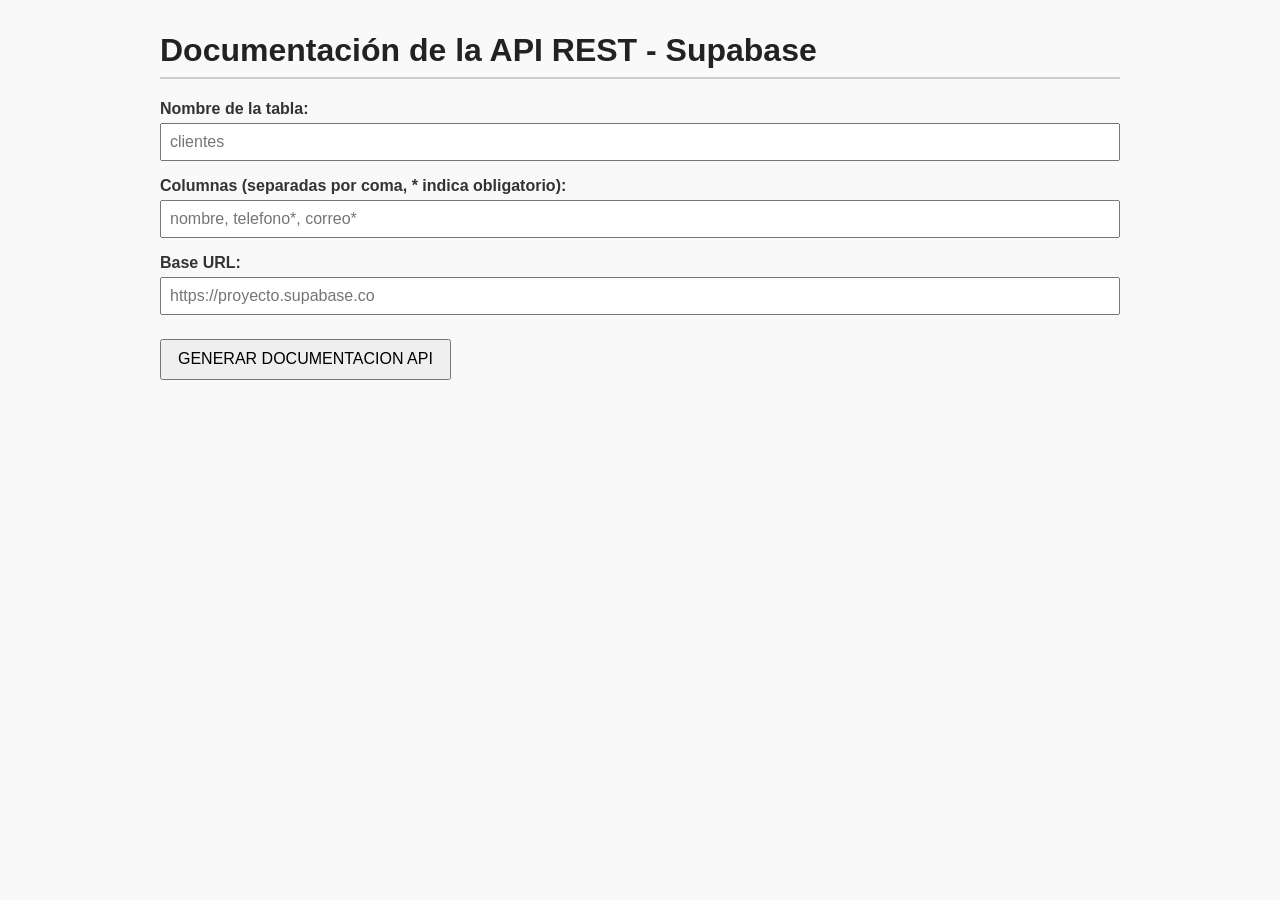
==== apidoc.html @ 9cce3ec1 "apidoc apidoc" ====
<!DOCTYPE html>
<html lang="es">
<head>
  <meta charset="UTF-8">
  <title>Documentación API Supabase</title>
  <style>
    body {
      font-family: 'Segoe UI', sans-serif;
      margin: 2rem auto;
      max-width: 960px;
      background: #f9f9f9;
      color: #333;
    }
    h1 { color: #222; border-bottom: 2px solid #ccc; padding-bottom: 0.5rem; }
    h2 { margin-top: 2rem; color: #444; }
    code { background: #eee; padding: 0.2rem 0.4rem; border-radius: 4px; }
    pre {
      background: #272822;
      color: #f8f8f2;
      padding: 1rem;
      border-radius: 6px;
      overflow-x: auto;
    }
    .method {
      display: inline-block;
      font-weight: bold;
      padding: 0.2rem 0.6rem;
      border-radius: 4px;
      margin-right: 0.5rem;
      color: white;
    }
    .GET { background: #4caf50; }
    .POST { background: #2196f3; }
    .PATCH { background: #ff9800; }
    .DELETE { background: #f44336; }

    label {
      display: block;
      margin-top: 1rem;
      font-weight: bold;
    }
    input[type=text] {
      width: 100%;
      padding: 0.5rem;
      font-size: 1rem;
      margin-top: 0.3rem;
      box-sizing: border-box;
    }
    button {
      margin-top: 1.5rem;
      padding: 0.6rem 1rem;
      font-size: 1rem;
      cursor: pointer;
    }
  </style>
</head>
<body>

<h1>Documentación de la API REST - Supabase</h1>

<form id="form" onsubmit="return false;">
  <label for="tableName">Nombre de la tabla:</label>
  <input type="text" id="tableName" placeholder="clientes" required />

  <label for="columns">Columnas (separadas por coma, * indica obligatorio):</label>
  <input type="text" id="columns" placeholder="nombre, telefono*, correo*" required />

  <label for="baseUrl">Base URL:</label>
  <input type="text" id="baseUrl" placeholder="https://proyecto.supabase.co" required />

  <button onclick="generate()">GENERAR DOCUMENTACION API</button>
</form>

<!-- Aquí pondremos la documentación generada -->
<div id="docs" style="margin-top:2rem;"></div>

<script>
function generate() {
  let tableName = document.getElementById('tableName').value.trim() || 'clientes';
  const columnsRaw = document.getElementById('columns').value.trim();
  const baseUrlRaw = document.getElementById('baseUrl').value.trim() || 'https://<TU_PROYECTO>.supabase.co';

  // Procesar columnas
  const colsArr = columnsRaw.split(',').map(c => c.trim()).filter(c => c.length > 0);

  const columns = colsArr.map(col => {
    let required = false;
    let name = col;
    if (col.endsWith('*')) {
      required = true;
      name = col.slice(0, -1).trim();
    }
    return { name, type: "string", required };
  });

  const baseUrl = `${baseUrlRaw}/rest/v1/${tableName}`;

  function generatePostBody() {
    const obj = {};
    columns.forEach(col => {
      if (col.name !== "id") {
        obj[col.name] = "";
      }
    });
    return JSON.stringify(obj, null, 2);
  }

  function generatePatchBody() {
    const obj = {};
    columns.forEach(col => {
      if (col.name !== "id") {
        obj[col.name] = `<nuevo ${col.type}>`;
      }
    });
    return JSON.stringify(obj, null, 2);
  }

  // Construir el HTML para la documentación
  let html = `
        <h2>Autenticación</h2>
    <p>Todos los endpoints requieren la siguiente autentificacion: Auth Type: API KEY</p>
    <pre>{
  "Key": "apikey",
  "Value": "API KEY DE TU PROYECTO",
  "Position": "Headers"
}</pre>
    <p>El <code>Key</code> lo obtienes desde Supabase en tu proyecto &gt; Settings &gt; API Keys.</p>
  
    <h2>GET - ${tableName} - Obtener todos </h2>
    <p><span class="method GET">GET</span> <code>${baseUrl}</code></p>
    <p>Devuelve todos los registros de la tabla <code>${tableName}</code>.</p>

    <h2>GET - ${tableName} - Filtrar por campos</h2>
    <p><span class="method GET">GET</span> <code>${baseUrl}?campo=eq.valor&campo2=eq.valor2</code></p>
    <p>Filtra los registros donde campo sea igual a <code>&lt;valor&gt;</code>.</p>
    <p>Campos disponibles para filtrar:</p>
    <ul>
      ${columns.map(col => `<li>${col.name}</li>`).join('')}
    </ul>

    <h2>POST - ${tableName} - Crear nuevo</h2>
    <p><span class="method POST">POST</span> <code>${baseUrl}</code></p>
    <p>Crea un nuevo registro. Campos disponibles:</p>
    <ul>
      ${columns.filter(c => c.name !== 'id').map(col => `<li><code>${col.name}</code> - ${col.required ? " (obligatorio)" : "opcional"}</li>`).join('')}
    </ul>
    <p><strong>Body de ejemplo:</strong></p>
    <pre>${generatePostBody()}</pre>

    <h2>PATCH - ${tableName} - Editar </h2>
    <p><span class="method PATCH">PATCH</span> <code>${baseUrl}?id=eq.&lt;id&gt;</code></p>
    <p>Actualiza el registro con el ID especificado. Puedes enviar uno o varios campos en el body:</p>
    <pre>${generatePatchBody()}</pre>

    <h2>DELETE - ${tableName} - Eliminar </h2>
    <p><span class="method DELETE">DELETE</span> <code>${baseUrl}?id=eq.&lt;id&gt;</code></p>
    <p>Elimina el registro con el ID especificado.</p>


  `;

  document.getElementById('docs').innerHTML = html;
   document.getElementById('form').style.display = 'none';
  
}


</script>

</body>
</html>
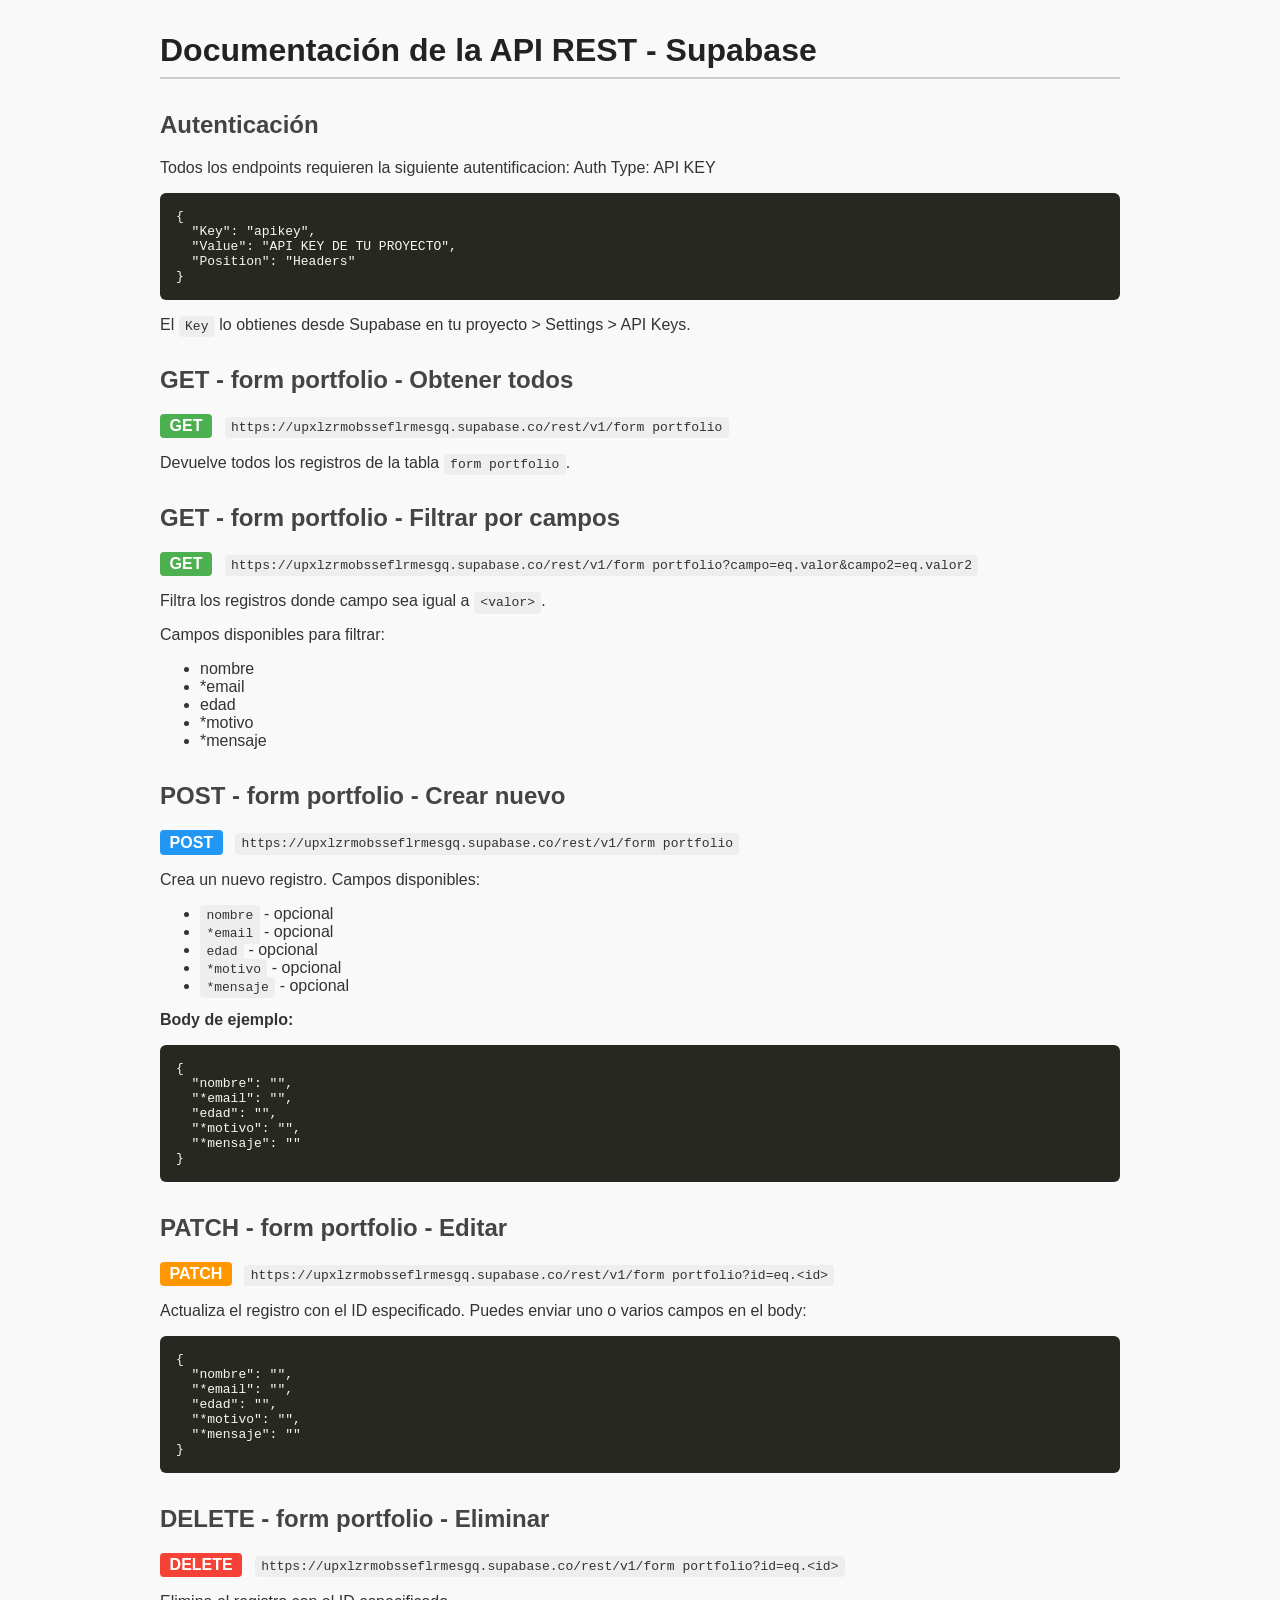
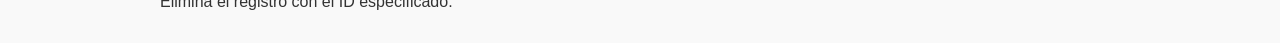
==== commit cd95ee75: "Api doc Api doc" ====
--- a/apidoc.html
+++ b/apidoc.html
@@ -1,172 +1,226 @@
-<!DOCTYPE html>
-<html lang="es">
-<head>
-  <meta charset="UTF-8">
-  <title>Documentación API Supabase</title>
-  <style>
-    body {
-      font-family: 'Segoe UI', sans-serif;
-      margin: 2rem auto;
-      max-width: 960px;
-      background: #f9f9f9;
-      color: #333;
-    }
-    h1 { color: #222; border-bottom: 2px solid #ccc; padding-bottom: 0.5rem; }
-    h2 { margin-top: 2rem; color: #444; }
-    code { background: #eee; padding: 0.2rem 0.4rem; border-radius: 4px; }
-    pre {
-      background: #272822;
-      color: #f8f8f2;
-      padding: 1rem;
-      border-radius: 6px;
-      overflow-x: auto;
-    }
-    .method {
-      display: inline-block;
-      font-weight: bold;
-      padding: 0.2rem 0.6rem;
-      border-radius: 4px;
-      margin-right: 0.5rem;
-      color: white;
-    }
-    .GET { background: #4caf50; }
-    .POST { background: #2196f3; }
-    .PATCH { background: #ff9800; }
-    .DELETE { background: #f44336; }
-
-    label {
-      display: block;
-      margin-top: 1rem;
-      font-weight: bold;
-    }
-    input[type=text] {
-      width: 100%;
-      padding: 0.5rem;
-      font-size: 1rem;
-      margin-top: 0.3rem;
-      box-sizing: border-box;
-    }
-    button {
-      margin-top: 1.5rem;
-      padding: 0.6rem 1rem;
-      font-size: 1rem;
-      cursor: pointer;
-    }
-  </style>
-</head>
-<body>
-
-<h1>Documentación de la API REST - Supabase</h1>
-
-<form id="form" onsubmit="return false;">
-  <label for="tableName">Nombre de la tabla:</label>
-  <input type="text" id="tableName" placeholder="clientes" required />
-
-  <label for="columns">Columnas (separadas por coma, * indica obligatorio):</label>
-  <input type="text" id="columns" placeholder="nombre, telefono*, correo*" required />
-
-  <label for="baseUrl">Base URL:</label>
-  <input type="text" id="baseUrl" placeholder="https://proyecto.supabase.co" required />
-
-  <button onclick="generate()">GENERAR DOCUMENTACION API</button>
-</form>
-
-<!-- Aquí pondremos la documentación generada -->
-<div id="docs" style="margin-top:2rem;"></div>
-
-<script>
-function generate() {
-  let tableName = document.getElementById('tableName').value.trim() || 'clientes';
-  const columnsRaw = document.getElementById('columns').value.trim();
-  const baseUrlRaw = document.getElementById('baseUrl').value.trim() || 'https://<TU_PROYECTO>.supabase.co';
-
-  // Procesar columnas
-  const colsArr = columnsRaw.split(',').map(c => c.trim()).filter(c => c.length > 0);
-
-  const columns = colsArr.map(col => {
-    let required = false;
-    let name = col;
-    if (col.endsWith('*')) {
-      required = true;
-      name = col.slice(0, -1).trim();
-    }
-    return { name, type: "string", required };
-  });
-
-  const baseUrl = `${baseUrlRaw}/rest/v1/${tableName}`;
-
-  function generatePostBody() {
-    const obj = {};
-    columns.forEach(col => {
-      if (col.name !== "id") {
-        obj[col.name] = "";
-      }
-    });
-    return JSON.stringify(obj, null, 2);
-  }
-
-  function generatePatchBody() {
-    const obj = {};
-    columns.forEach(col => {
-      if (col.name !== "id") {
-        obj[col.name] = `<nuevo ${col.type}>`;
-      }
-    });
-    return JSON.stringify(obj, null, 2);
-  }
-
-  // Construir el HTML para la documentación
-  let html = `
-        <h2>Autenticación</h2>
-    <p>Todos los endpoints requieren la siguiente autentificacion: Auth Type: API KEY</p>
-    <pre>{
-  "Key": "apikey",
-  "Value": "API KEY DE TU PROYECTO",
-  "Position": "Headers"
-}</pre>
-    <p>El <code>Key</code> lo obtienes desde Supabase en tu proyecto &gt; Settings &gt; API Keys.</p>
-  
-    <h2>GET - ${tableName} - Obtener todos </h2>
-    <p><span class="method GET">GET</span> <code>${baseUrl}</code></p>
-    <p>Devuelve todos los registros de la tabla <code>${tableName}</code>.</p>
-
-    <h2>GET - ${tableName} - Filtrar por campos</h2>
-    <p><span class="method GET">GET</span> <code>${baseUrl}?campo=eq.valor&campo2=eq.valor2</code></p>
-    <p>Filtra los registros donde campo sea igual a <code>&lt;valor&gt;</code>.</p>
-    <p>Campos disponibles para filtrar:</p>
-    <ul>
-      ${columns.map(col => `<li>${col.name}</li>`).join('')}
-    </ul>
-
-    <h2>POST - ${tableName} - Crear nuevo</h2>
-    <p><span class="method POST">POST</span> <code>${baseUrl}</code></p>
-    <p>Crea un nuevo registro. Campos disponibles:</p>
-    <ul>
-      ${columns.filter(c => c.name !== 'id').map(col => `<li><code>${col.name}</code> - ${col.required ? " (obligatorio)" : "opcional"}</li>`).join('')}
-    </ul>
-    <p><strong>Body de ejemplo:</strong></p>
-    <pre>${generatePostBody()}</pre>
-
-    <h2>PATCH - ${tableName} - Editar </h2>
-    <p><span class="method PATCH">PATCH</span> <code>${baseUrl}?id=eq.&lt;id&gt;</code></p>
-    <p>Actualiza el registro con el ID especificado. Puedes enviar uno o varios campos en el body:</p>
-    <pre>${generatePatchBody()}</pre>
-
-    <h2>DELETE - ${tableName} - Eliminar </h2>
-    <p><span class="method DELETE">DELETE</span> <code>${baseUrl}?id=eq.&lt;id&gt;</code></p>
-    <p>Elimina el registro con el ID especificado.</p>
-
-
-  `;
-
-  document.getElementById('docs').innerHTML = html;
-   document.getElementById('form').style.display = 'none';
-  
-}
-
-
-</script>
-
-</body>
-</html>
-
+<!DOCTYPE html>
+<!-- saved from url=(0067)https://bootcamp-qa.github.io/ReportGenerator/documentacionapi.html -->
+<html lang="es"><head><meta http-equiv="Content-Type" content="text/html; charset=UTF-8">
+  
+  <title>Documentación API Supabase</title>
+  <style>
+    body {
+      font-family: 'Segoe UI', sans-serif;
+      margin: 2rem auto;
+      max-width: 960px;
+      background: #f9f9f9;
+      color: #333;
+    }
+    h1 { color: #222; border-bottom: 2px solid #ccc; padding-bottom: 0.5rem; }
+    h2 { margin-top: 2rem; color: #444; }
+    code { background: #eee; padding: 0.2rem 0.4rem; border-radius: 4px; }
+    pre {
+      background: #272822;
+      color: #f8f8f2;
+      padding: 1rem;
+      border-radius: 6px;
+      overflow-x: auto;
+    }
+    .method {
+      display: inline-block;
+      font-weight: bold;
+      padding: 0.2rem 0.6rem;
+      border-radius: 4px;
+      margin-right: 0.5rem;
+      color: white;
+    }
+    .GET { background: #4caf50; }
+    .POST { background: #2196f3; }
+    .PATCH { background: #ff9800; }
+    .DELETE { background: #f44336; }
+
+    label {
+      display: block;
+      margin-top: 1rem;
+      font-weight: bold;
+    }
+    input[type=text] {
+      width: 100%;
+      padding: 0.5rem;
+      font-size: 1rem;
+      margin-top: 0.3rem;
+      box-sizing: border-box;
+    }
+    button {
+      margin-top: 1.5rem;
+      padding: 0.6rem 1rem;
+      font-size: 1rem;
+      cursor: pointer;
+    }
+  </style>
+</head>
+<body>
+
+<h1>Documentación de la API REST - Supabase</h1>
+
+<form id="form" onsubmit="return false;" style="display: none;">
+  <label for="tableName">Nombre de la tabla:</label>
+  <input type="text" id="tableName" placeholder="clientes" required="">
+
+  <label for="columns">Columnas (separadas por coma, * indica obligatorio):</label>
+  <input type="text" id="columns" placeholder="nombre, telefono*, correo*" required="">
+
+  <label for="baseUrl">Base URL:</label>
+  <input type="text" id="baseUrl" placeholder="https://proyecto.supabase.co" required="">
+
+  <button onclick="generate()">GENERAR DOCUMENTACION API</button>
+</form>
+
+<!-- Aquí pondremos la documentación generada -->
+<div id="docs" style="margin-top:2rem;">
+        <h2>Autenticación</h2>
+    <p>Todos los endpoints requieren la siguiente autentificacion: Auth Type: API KEY</p>
+    <pre>{
+  "Key": "apikey",
+  "Value": "API KEY DE TU PROYECTO",
+  "Position": "Headers"
+}</pre>
+    <p>El <code>Key</code> lo obtienes desde Supabase en tu proyecto &gt; Settings &gt; API Keys.</p>
+  
+    <h2>GET - form portfolio - Obtener todos </h2>
+    <p><span class="method GET">GET</span> <code>https://upxlzrmobsseflrmesgq.supabase.co/rest/v1/form portfolio</code></p>
+    <p>Devuelve todos los registros de la tabla <code>form portfolio</code>.</p>
+
+    <h2>GET - form portfolio - Filtrar por campos</h2>
+    <p><span class="method GET">GET</span> <code>https://upxlzrmobsseflrmesgq.supabase.co/rest/v1/form portfolio?campo=eq.valor&amp;campo2=eq.valor2</code></p>
+    <p>Filtra los registros donde campo sea igual a <code>&lt;valor&gt;</code>.</p>
+    <p>Campos disponibles para filtrar:</p>
+    <ul>
+      <li>nombre</li><li>*email</li><li>edad</li><li>*motivo</li><li>*mensaje</li>
+    </ul>
+
+    <h2>POST - form portfolio - Crear nuevo</h2>
+    <p><span class="method POST">POST</span> <code>https://upxlzrmobsseflrmesgq.supabase.co/rest/v1/form portfolio</code></p>
+    <p>Crea un nuevo registro. Campos disponibles:</p>
+    <ul>
+      <li><code>nombre</code> - opcional</li><li><code>*email</code> - opcional</li><li><code>edad</code> - opcional</li><li><code>*motivo</code> - opcional</li><li><code>*mensaje</code> - opcional</li>
+    </ul>
+    <p><strong>Body de ejemplo:</strong></p>
+    <pre>{
+  "nombre": "",
+  "*email": "",
+  "edad": "",
+  "*motivo": "",
+  "*mensaje": ""
+}</pre>
+
+    <h2>PATCH - form portfolio - Editar </h2>
+    <p><span class="method PATCH">PATCH</span> <code>https://upxlzrmobsseflrmesgq.supabase.co/rest/v1/form portfolio?id=eq.&lt;id&gt;</code></p>
+    <p>Actualiza el registro con el ID especificado. Puedes enviar uno o varios campos en el body:</p>
+    <pre>{
+  "nombre": "<nuevo string="">",
+  "*email": "<nuevo string="">",
+  "edad": "<nuevo string="">",
+  "*motivo": "<nuevo string="">",
+  "*mensaje": "<nuevo string="">"
+}</nuevo></nuevo></nuevo></nuevo></nuevo></pre>
+
+    <h2>DELETE - form portfolio - Eliminar </h2>
+    <p><span class="method DELETE">DELETE</span> <code>https://upxlzrmobsseflrmesgq.supabase.co/rest/v1/form portfolio?id=eq.&lt;id&gt;</code></p>
+    <p>Elimina el registro con el ID especificado.</p>
+
+
+  </div>
+
+<script>
+function generate() {
+  let tableName = document.getElementById('tableName').value.trim() || 'clientes';
+  const columnsRaw = document.getElementById('columns').value.trim();
+  const baseUrlRaw = document.getElementById('baseUrl').value.trim() || 'https://<TU_PROYECTO>.supabase.co';
+
+  // Procesar columnas
+  const colsArr = columnsRaw.split(',').map(c => c.trim()).filter(c => c.length > 0);
+
+  const columns = colsArr.map(col => {
+    let required = false;
+    let name = col;
+    if (col.endsWith('*')) {
+      required = true;
+      name = col.slice(0, -1).trim();
+    }
+    return { name, type: "string", required };
+  });
+
+  const baseUrl = `${baseUrlRaw}/rest/v1/${tableName}`;
+
+  function generatePostBody() {
+    const obj = {};
+    columns.forEach(col => {
+      if (col.name !== "id") {
+        obj[col.name] = "";
+      }
+    });
+    return JSON.stringify(obj, null, 2);
+  }
+
+  function generatePatchBody() {
+    const obj = {};
+    columns.forEach(col => {
+      if (col.name !== "id") {
+        obj[col.name] = `<nuevo ${col.type}>`;
+      }
+    });
+    return JSON.stringify(obj, null, 2);
+  }
+
+  // Construir el HTML para la documentación
+  let html = `
+        <h2>Autenticación</h2>
+    <p>Todos los endpoints requieren la siguiente autentificacion: Auth Type: API KEY</p>
+    <pre>{
+  "Key": "apikey",
+  "Value": "API KEY DE TU PROYECTO",
+  "Position": "Headers"
+}</pre>
+    <p>El <code>Key</code> lo obtienes desde Supabase en tu proyecto &gt; Settings &gt; API Keys.</p>
+  
+    <h2>GET - ${tableName} - Obtener todos </h2>
+    <p><span class="method GET">GET</span> <code>${baseUrl}</code></p>
+    <p>Devuelve todos los registros de la tabla <code>${tableName}</code>.</p>
+
+    <h2>GET - ${tableName} - Filtrar por campos</h2>
+    <p><span class="method GET">GET</span> <code>${baseUrl}?campo=eq.valor&campo2=eq.valor2</code></p>
+    <p>Filtra los registros donde campo sea igual a <code>&lt;valor&gt;</code>.</p>
+    <p>Campos disponibles para filtrar:</p>
+    <ul>
+      ${columns.map(col => `<li>${col.name}</li>`).join('')}
+    </ul>
+
+    <h2>POST - ${tableName} - Crear nuevo</h2>
+    <p><span class="method POST">POST</span> <code>${baseUrl}</code></p>
+    <p>Crea un nuevo registro. Campos disponibles:</p>
+    <ul>
+      ${columns.filter(c => c.name !== 'id').map(col => `<li><code>${col.name}</code> - ${col.required ? " (obligatorio)" : "opcional"}</li>`).join('')}
+    </ul>
+    <p><strong>Body de ejemplo:</strong></p>
+    <pre>${generatePostBody()}</pre>
+
+    <h2>PATCH - ${tableName} - Editar </h2>
+    <p><span class="method PATCH">PATCH</span> <code>${baseUrl}?id=eq.&lt;id&gt;</code></p>
+    <p>Actualiza el registro con el ID especificado. Puedes enviar uno o varios campos en el body:</p>
+    <pre>${generatePatchBody()}</pre>
+
+    <h2>DELETE - ${tableName} - Eliminar </h2>
+    <p><span class="method DELETE">DELETE</span> <code>${baseUrl}?id=eq.&lt;id&gt;</code></p>
+    <p>Elimina el registro con el ID especificado.</p>
+
+
+  `;
+
+  document.getElementById('docs').innerHTML = html;
+   document.getElementById('form').style.display = 'none';
+  
+}
+
+
+</script>
+
+
+
+
+</body></html>
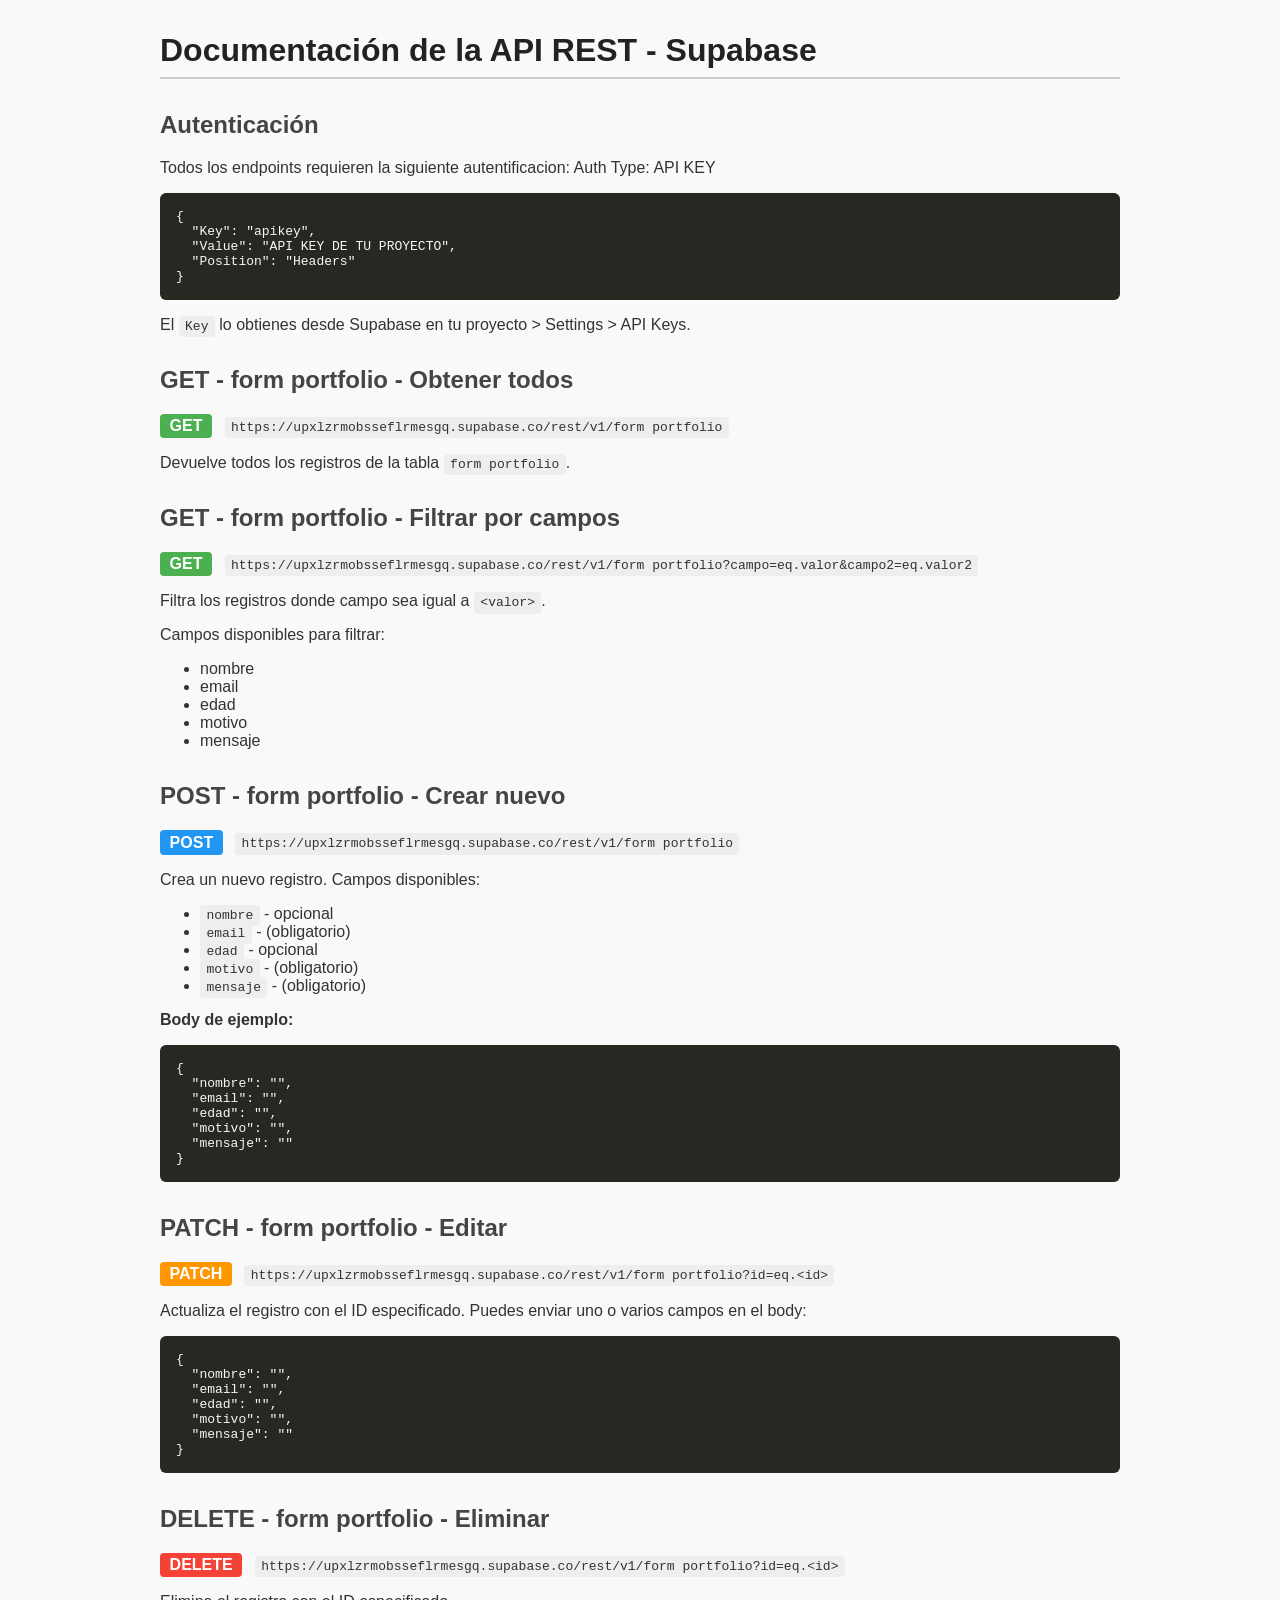
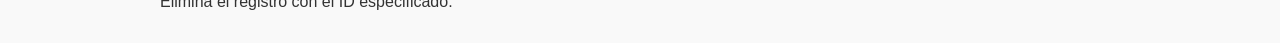
==== commit 4b9d9859: "API doc API doc" ====
--- a/apidoc.html
+++ b/apidoc.html
@@ -91,22 +91,22 @@
     <p>Filtra los registros donde campo sea igual a <code>&lt;valor&gt;</code>.</p>
     <p>Campos disponibles para filtrar:</p>
     <ul>
-      <li>nombre</li><li>*email</li><li>edad</li><li>*motivo</li><li>*mensaje</li>
+      <li>nombre</li><li>email</li><li>edad</li><li>motivo</li><li>mensaje</li>
     </ul>
 
     <h2>POST - form portfolio - Crear nuevo</h2>
     <p><span class="method POST">POST</span> <code>https://upxlzrmobsseflrmesgq.supabase.co/rest/v1/form portfolio</code></p>
     <p>Crea un nuevo registro. Campos disponibles:</p>
     <ul>
-      <li><code>nombre</code> - opcional</li><li><code>*email</code> - opcional</li><li><code>edad</code> - opcional</li><li><code>*motivo</code> - opcional</li><li><code>*mensaje</code> - opcional</li>
+      <li><code>nombre</code> - opcional</li><li><code>email</code> -  (obligatorio)</li><li><code>edad</code> - opcional</li><li><code>motivo</code> -  (obligatorio)</li><li><code>mensaje</code> -  (obligatorio)</li>
     </ul>
     <p><strong>Body de ejemplo:</strong></p>
     <pre>{
   "nombre": "",
-  "*email": "",
+  "email": "",
   "edad": "",
-  "*motivo": "",
-  "*mensaje": ""
+  "motivo": "",
+  "mensaje": ""
 }</pre>
 
     <h2>PATCH - form portfolio - Editar </h2>
@@ -114,10 +114,10 @@
     <p>Actualiza el registro con el ID especificado. Puedes enviar uno o varios campos en el body:</p>
     <pre>{
   "nombre": "<nuevo string="">",
-  "*email": "<nuevo string="">",
+  "email": "<nuevo string="">",
   "edad": "<nuevo string="">",
-  "*motivo": "<nuevo string="">",
-  "*mensaje": "<nuevo string="">"
+  "motivo": "<nuevo string="">",
+  "mensaje": "<nuevo string="">"
 }</nuevo></nuevo></nuevo></nuevo></nuevo></pre>
 
     <h2>DELETE - form portfolio - Eliminar </h2>
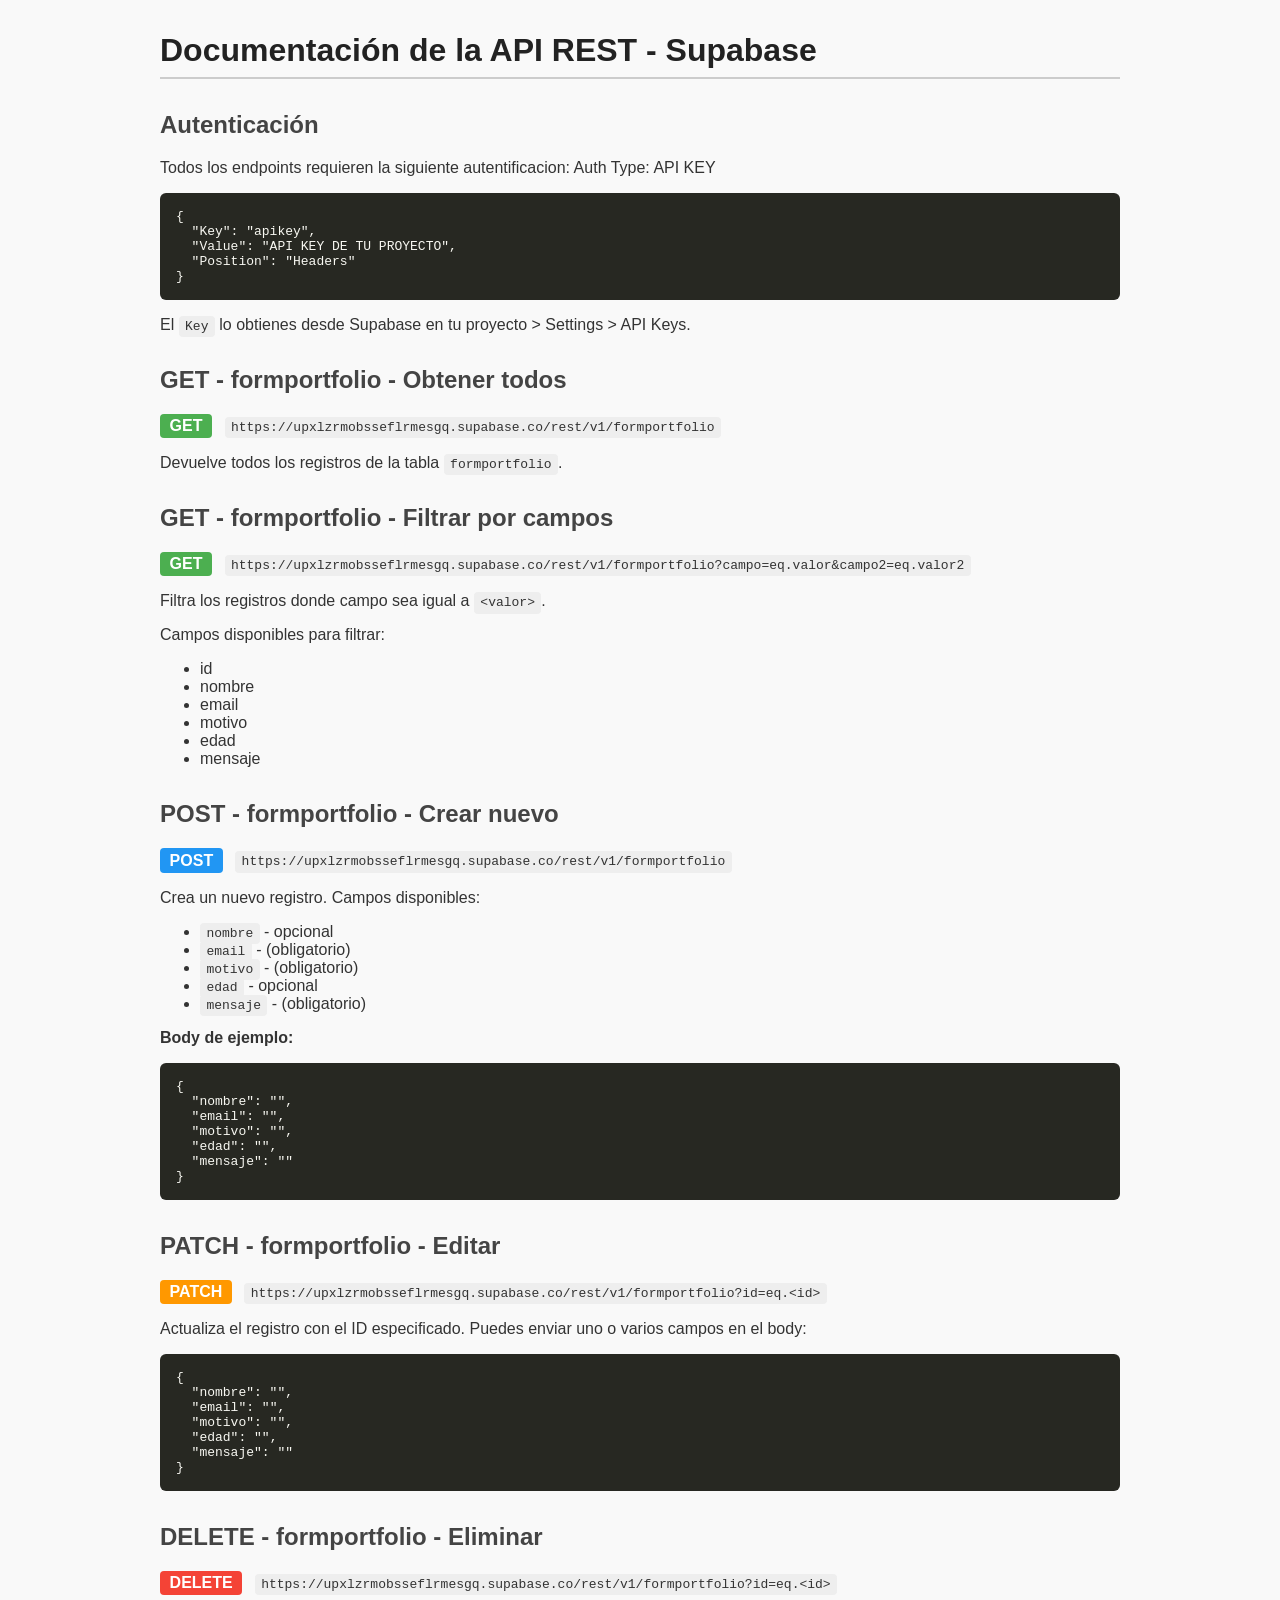
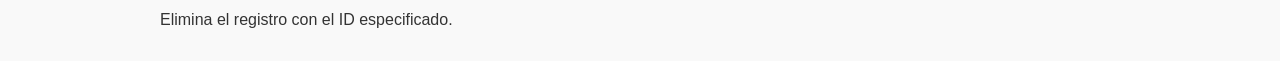
==== commit 810d1881: "Update apidoc.html" ====
--- a/apidoc.html
+++ b/apidoc.html
@@ -82,46 +82,46 @@
 }</pre>
     <p>El <code>Key</code> lo obtienes desde Supabase en tu proyecto &gt; Settings &gt; API Keys.</p>
   
-    <h2>GET - form portfolio - Obtener todos </h2>
-    <p><span class="method GET">GET</span> <code>https://upxlzrmobsseflrmesgq.supabase.co/rest/v1/form portfolio</code></p>
-    <p>Devuelve todos los registros de la tabla <code>form portfolio</code>.</p>
-
-    <h2>GET - form portfolio - Filtrar por campos</h2>
-    <p><span class="method GET">GET</span> <code>https://upxlzrmobsseflrmesgq.supabase.co/rest/v1/form portfolio?campo=eq.valor&amp;campo2=eq.valor2</code></p>
+    <h2>GET - formportfolio - Obtener todos </h2>
+    <p><span class="method GET">GET</span> <code>https://upxlzrmobsseflrmesgq.supabase.co/rest/v1/formportfolio</code></p>
+    <p>Devuelve todos los registros de la tabla <code>formportfolio</code>.</p>
+
+    <h2>GET - formportfolio - Filtrar por campos</h2>
+    <p><span class="method GET">GET</span> <code>https://upxlzrmobsseflrmesgq.supabase.co/rest/v1/formportfolio?campo=eq.valor&amp;campo2=eq.valor2</code></p>
     <p>Filtra los registros donde campo sea igual a <code>&lt;valor&gt;</code>.</p>
     <p>Campos disponibles para filtrar:</p>
     <ul>
-      <li>nombre</li><li>email</li><li>edad</li><li>motivo</li><li>mensaje</li>
-    </ul>
-
-    <h2>POST - form portfolio - Crear nuevo</h2>
-    <p><span class="method POST">POST</span> <code>https://upxlzrmobsseflrmesgq.supabase.co/rest/v1/form portfolio</code></p>
+      <li>id</li><li>nombre</li><li>email</li><li>motivo</li><li>edad</li><li>mensaje</li>
+    </ul>
+
+    <h2>POST - formportfolio - Crear nuevo</h2>
+    <p><span class="method POST">POST</span> <code>https://upxlzrmobsseflrmesgq.supabase.co/rest/v1/formportfolio</code></p>
     <p>Crea un nuevo registro. Campos disponibles:</p>
     <ul>
-      <li><code>nombre</code> - opcional</li><li><code>email</code> -  (obligatorio)</li><li><code>edad</code> - opcional</li><li><code>motivo</code> -  (obligatorio)</li><li><code>mensaje</code> -  (obligatorio)</li>
+      <li><code>nombre</code> - opcional</li><li><code>email</code> -  (obligatorio)</li><li><code>motivo</code> -  (obligatorio)</li><li><code>edad</code> - opcional</li><li><code>mensaje</code> -  (obligatorio)</li>
     </ul>
     <p><strong>Body de ejemplo:</strong></p>
     <pre>{
   "nombre": "",
   "email": "",
+  "motivo": "",
   "edad": "",
-  "motivo": "",
   "mensaje": ""
 }</pre>
 
-    <h2>PATCH - form portfolio - Editar </h2>
-    <p><span class="method PATCH">PATCH</span> <code>https://upxlzrmobsseflrmesgq.supabase.co/rest/v1/form portfolio?id=eq.&lt;id&gt;</code></p>
+    <h2>PATCH - formportfolio - Editar </h2>
+    <p><span class="method PATCH">PATCH</span> <code>https://upxlzrmobsseflrmesgq.supabase.co/rest/v1/formportfolio?id=eq.&lt;id&gt;</code></p>
     <p>Actualiza el registro con el ID especificado. Puedes enviar uno o varios campos en el body:</p>
     <pre>{
   "nombre": "<nuevo string="">",
   "email": "<nuevo string="">",
+  "motivo": "<nuevo string="">",
   "edad": "<nuevo string="">",
-  "motivo": "<nuevo string="">",
   "mensaje": "<nuevo string="">"
 }</nuevo></nuevo></nuevo></nuevo></nuevo></pre>
 
-    <h2>DELETE - form portfolio - Eliminar </h2>
-    <p><span class="method DELETE">DELETE</span> <code>https://upxlzrmobsseflrmesgq.supabase.co/rest/v1/form portfolio?id=eq.&lt;id&gt;</code></p>
+    <h2>DELETE - formportfolio - Eliminar </h2>
+    <p><span class="method DELETE">DELETE</span> <code>https://upxlzrmobsseflrmesgq.supabase.co/rest/v1/formportfolio?id=eq.&lt;id&gt;</code></p>
     <p>Elimina el registro con el ID especificado.</p>
 
 
